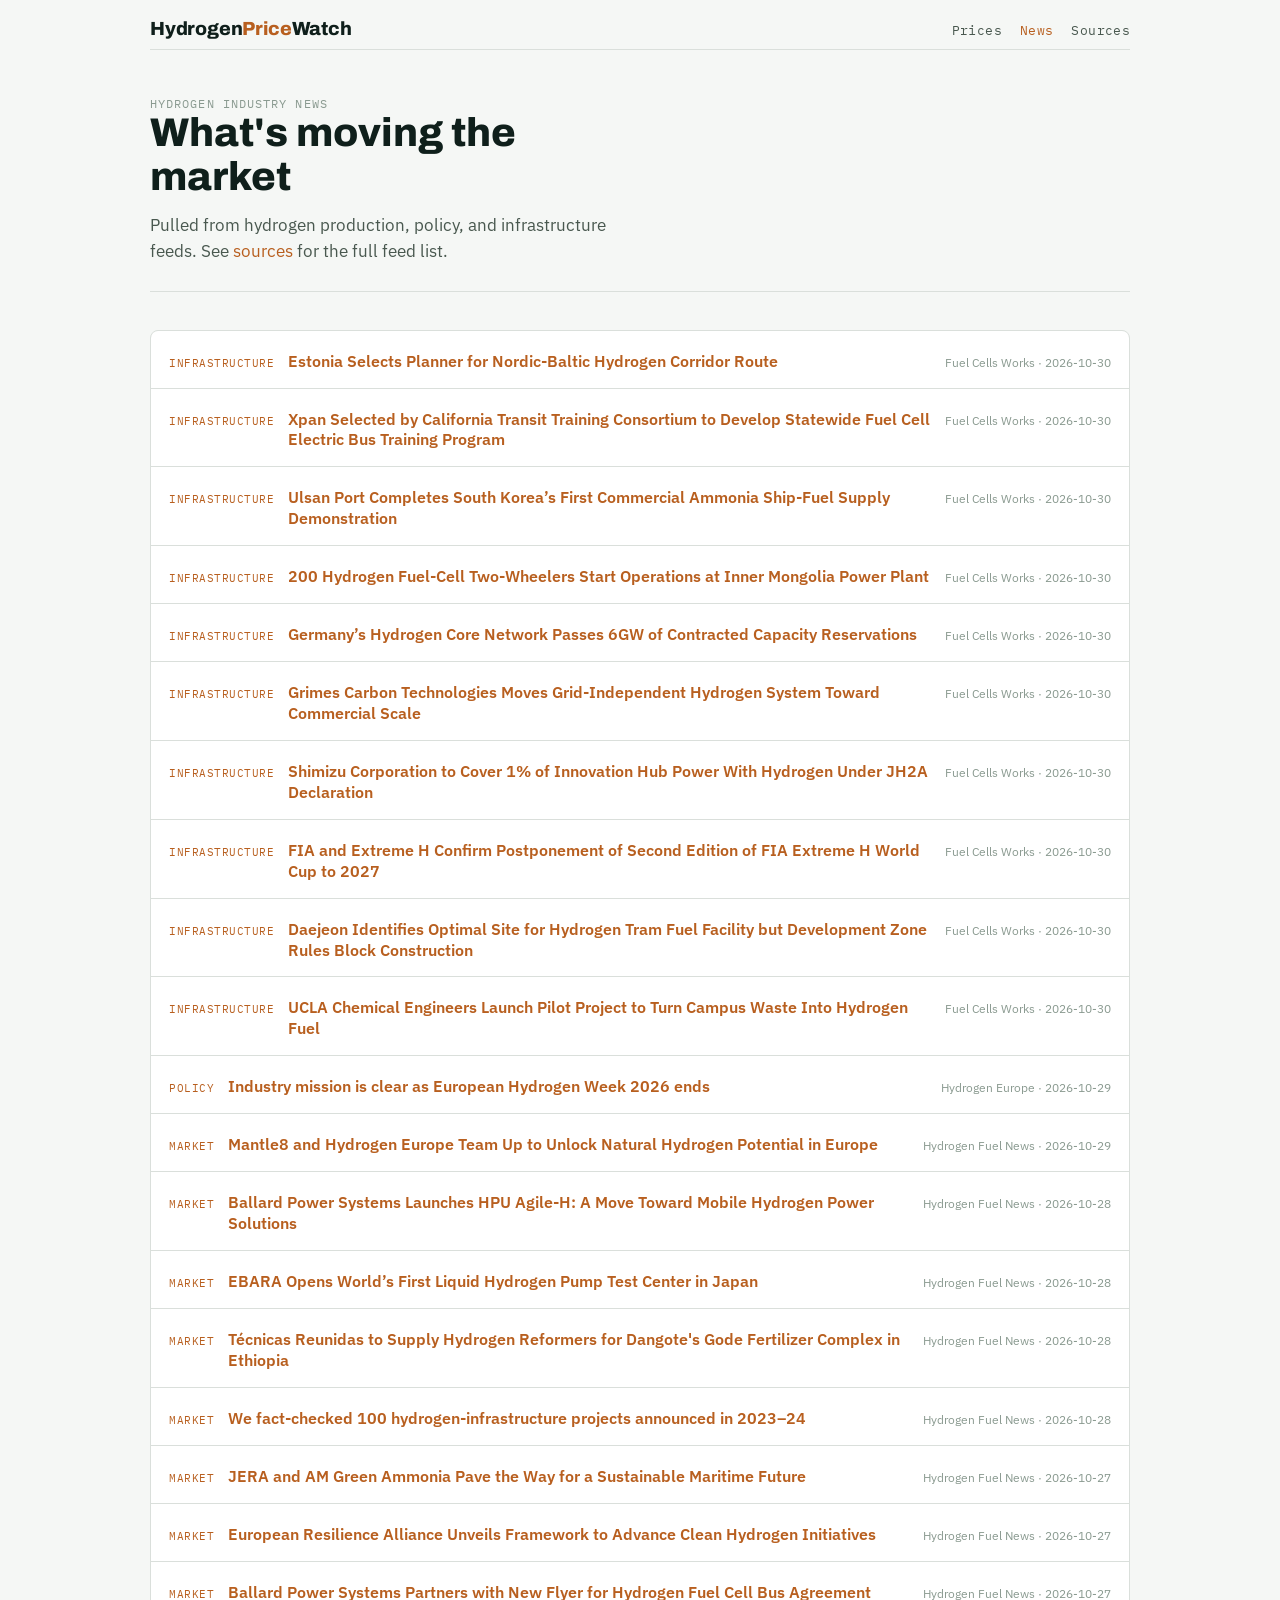
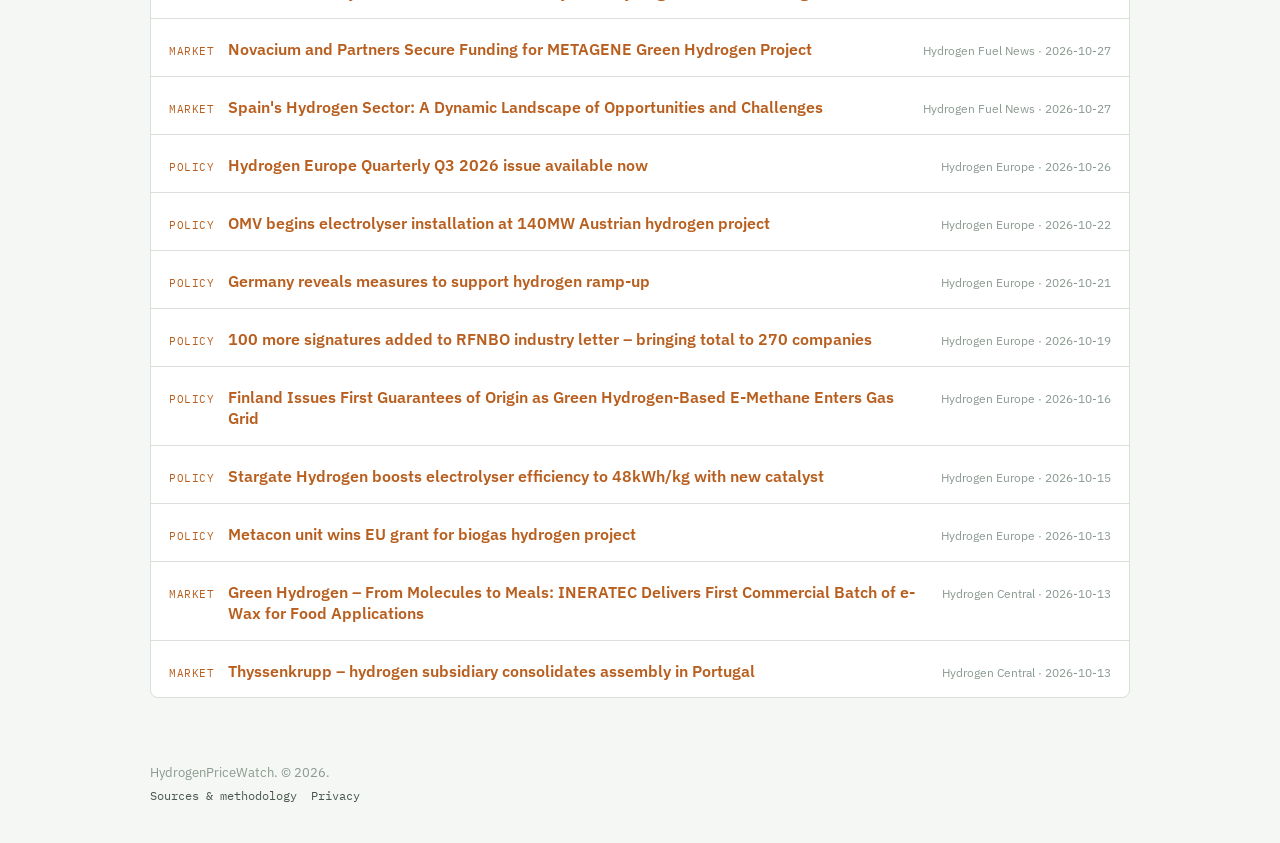
==== news.html @ 7a3e1043 "Scaffold HydrogenPriceWatch site with live news feed and placeholder price tracker Static HTML/CSS/J" ====
<!DOCTYPE html>
<html lang="en">
<head>
<meta charset="UTF-8">
<meta name="viewport" content="width=device-width, initial-scale=1.0">
<meta name="description" content="Hydrogen industry news — production, policy, infrastructure, and investment — aggregated from the hydrogen press.">
<title>News — HydrogenPriceWatch</title>
<link rel="canonical" href="https://hydrogenpricewatch.com/news.html">

<link rel="preconnect" href="https://fonts.googleapis.com">
<link rel="preconnect" href="https://fonts.gstatic.com" crossorigin>
<link href="https://fonts.googleapis.com/css2?family=Archivo:wght@600;700;800&family=IBM+Plex+Sans:wght@400;500;600&family=IBM+Plex+Mono:wght@400;500;600&display=swap" rel="stylesheet">
<link rel="stylesheet" href="/assets/css/main.css">

<script async src="https://www.googletagmanager.com/gtag/js?id=G-XXXXXXXXXX"></script>
<script>
  window.dataLayer = window.dataLayer || [];
  function gtag(){dataLayer.push(arguments);}
  gtag('js', new Date());
  gtag('config', 'G-XXXXXXXXXX');
</script>
</head>
<body>
<div class="wrap">

<header class="site">
  <div class="sitehead">
    <div class="logo">Hydrogen<span>Price</span>Watch</div>
    <nav class="sitenav">
      <a href="/">Prices</a>
      <a href="/news.html" class="active">News</a>
      <a href="/sources.html">Sources</a>
    </nav>
  </div>
</header>

<section class="hero" style="padding-bottom:10px;">
  <div class="eyebrow">Hydrogen industry news</div>
  <h1>What's moving the market</h1>
  <p class="lede">Pulled from hydrogen production, policy, and infrastructure feeds. See <a href="/sources.html">sources</a> for the full feed list.</p>
</section>

<section>
  <div class="newslist" id="news-grid"></div>
</section>

</div>

<footer class="site"><div class="wrap">
  HydrogenPriceWatch. © 2026.
  <nav><a href="/sources.html">Sources &amp; methodology</a><a href="/privacy.html">Privacy</a></nav>
</div></footer>

<script src="/assets/js/site.js"></script>
<script>
  HPW.loadJSON('/json/news.json').then(function(data){
    HPW.renderNews(data, {targetId: 'news-grid'});
  });
</script>
</body>
</html>
---- assets/css/main.css ----
/* layout: hero -> today's snapshot cards -> LCOH trend chart -> market comparison table -> news river -> sources/methodology footer */
:root{
  color-scheme: light;
  --bg:#f5f7f5; --surface:#ffffff; --surface-2:#eef2f0;
  --text-primary:#0f1f1b; --text-secondary:#49584f; --muted:#8a9a90;
  --line:#dadfdb; --accent:#b85f1f; --accent-ink:#ffffff;
  --series-blue:#2a78d6; --series-aqua:#1baf7a; --series-grey:#8a9a90;
  --good:#0ca30c;
  --font-display:'Archivo',system-ui,sans-serif;
  --font-body:'IBM Plex Sans',system-ui,sans-serif;
  --font-mono:'IBM Plex Mono',ui-monospace,monospace;
}
@media (prefers-color-scheme: dark){
  :root:not([data-theme="light"]){
    color-scheme: dark;
    --bg:#0e1613; --surface:#15201b; --surface-2:#1b2822;
    --text-primary:#eef2ef; --text-secondary:#b4c2b9; --muted:#74857c;
    --line:#2a3630; --accent:#e08a3c; --accent-ink:#1a1006;
    --series-blue:#3987e5; --series-aqua:#199e70; --series-grey:#8a9a90;
    --good:#0ca30c;
  }
}
:root[data-theme="dark"]{
  color-scheme: dark;
  --bg:#0e1613; --surface:#15201b; --surface-2:#1b2822;
  --text-primary:#eef2ef; --text-secondary:#b4c2b9; --muted:#74857c;
  --line:#2a3630; --accent:#e08a3c; --accent-ink:#1a1006;
  --series-blue:#3987e5; --series-aqua:#199e70; --series-grey:#8a9a90;
  --good:#0ca30c;
}
*{box-sizing:border-box;}
html,body{margin:0;}
body{
  background:var(--bg); color:var(--text-primary);
  font-family:var(--font-body);
  padding-left:max(16px, env(safe-area-inset-left,0px));
  padding-right:max(16px, env(safe-area-inset-right,0px));
}
.wrap{max-width:980px;margin:0 auto;}
h1,h2,h3{font-family:var(--font-display);margin:0;}
p{line-height:1.55;}
.eyebrow{font-family:var(--font-mono);font-size:12px;letter-spacing:.09em;text-transform:uppercase;color:var(--muted);}
a{color:var(--accent);text-decoration:none;}
a:hover{text-decoration:underline;}
.sample-tag{
  display:inline-flex;align-items:center;gap:6px;
  font-family:var(--font-mono);font-size:11px;letter-spacing:.06em;text-transform:uppercase;
  color:var(--accent);border:1px solid var(--accent);border-radius:3px;padding:2px 7px;
}

header.site{padding:18px 0 10px;border-bottom:1px solid var(--line);}
.sitehead{display:flex;align-items:baseline;justify-content:space-between;gap:16px;flex-wrap:wrap;}
.logo{font-family:var(--font-display);font-weight:800;font-size:19px;letter-spacing:-.01em;color:var(--text-primary);}
.logo span{color:var(--accent);}
nav.sitenav{display:flex;gap:18px;font-family:var(--font-mono);font-size:12.5px;letter-spacing:.03em;}
nav.sitenav a{color:var(--text-secondary);}
nav.sitenav a:hover{color:var(--accent);text-decoration:none;}
nav.sitenav a.active{color:var(--accent);}

.hero{padding:46px 0 30px;border-bottom:1px solid var(--line);}
.hero h1{font-size:clamp(26px,4.4vw,40px);font-weight:800;line-height:1.1;max-width:18ch;}
.hero p.lede{font-size:16.5px;color:var(--text-secondary);max-width:50ch;margin-top:14px;}

.snapshot{display:grid;grid-template-columns:repeat(3,1fr);gap:1px;background:var(--line);border:1px solid var(--line);border-radius:6px;overflow:hidden;margin-top:26px;}
.card{background:var(--surface);padding:16px 18px;min-width:0;}
.card .label{font-family:var(--font-mono);font-size:11.5px;letter-spacing:.05em;text-transform:uppercase;color:var(--muted);}
.card .price{font-family:var(--font-mono);font-weight:600;font-size:27px;font-variant-numeric:tabular-nums;margin-top:6px;}
.card .delta{font-size:12.5px;margin-top:4px;color:var(--text-secondary);}
.card .delta.up{color:#c0392b;}
.card .delta.down{color:var(--good);}
.dot{display:inline-block;width:8px;height:8px;border-radius:50%;margin-right:6px;vertical-align:middle;}

section{padding:38px 0;border-bottom:1px solid var(--line);}
section:last-of-type{border-bottom:none;}
.section-head{display:flex;align-items:baseline;justify-content:space-between;gap:12px;flex-wrap:wrap;margin-bottom:18px;}
.section-head h2{font-size:21px;}
.section-head p{color:var(--text-secondary);font-size:14px;margin:4px 0 0;max-width:56ch;}

.chart-wrap{background:var(--surface);border:1px solid var(--line);border-radius:8px;padding:18px 18px 10px;position:relative;}
.legend{display:flex;gap:18px;flex-wrap:wrap;font-family:var(--font-mono);font-size:12px;color:var(--text-secondary);margin-bottom:6px;}
.legend span{display:inline-flex;align-items:center;gap:6px;}
svg.chart{width:100%;height:auto;overflow:visible;display:block;}
.gridline{stroke:var(--line);stroke-width:1;}
.axislabel{font-family:var(--font-mono);font-size:10.5px;fill:var(--muted);}
.endlabel{font-family:var(--font-mono);font-size:11.5px;font-weight:600;}
.hitcol{fill:transparent;}
.hitcol:hover{fill:var(--surface-2);}
.hoverline{stroke:var(--muted);stroke-width:1;stroke-dasharray:3 3;opacity:0;pointer-events:none;}
#tooltip{
  position:absolute;pointer-events:none;background:var(--text-primary);color:var(--bg);
  font-family:var(--font-mono);font-size:11.5px;padding:8px 10px;border-radius:5px;
  opacity:0;transform:translate(-50%,-8px);transition:opacity .08s;white-space:nowrap;z-index:5;
}
#tooltip .row{display:flex;gap:8px;justify-content:space-between;font-variant-numeric:tabular-nums;}

table{width:100%;border-collapse:collapse;font-size:14px;}
th{font-family:var(--font-mono);font-size:11px;letter-spacing:.04em;text-transform:uppercase;color:var(--muted);text-align:left;font-weight:500;padding:8px 10px;border-bottom:1px solid var(--line);}
td{padding:11px 10px;border-bottom:1px solid var(--line);}
td.num{font-family:var(--font-mono);font-variant-numeric:tabular-nums;text-align:right;}
tr:last-child td{border-bottom:none;}
.typepill{font-family:var(--font-mono);font-size:11px;padding:2px 7px;border-radius:3px;}
.pill-grey{background:color-mix(in srgb, var(--series-grey) 20%, transparent);color:var(--text-secondary);}
.pill-blue{background:color-mix(in srgb, var(--series-blue) 18%, transparent);color:var(--series-blue);}
.pill-green{background:color-mix(in srgb, var(--series-aqua) 18%, transparent);color:var(--series-aqua);}
.tablewrap{overflow-x:auto;border:1px solid var(--line);border-radius:8px;background:var(--surface);padding:4px;}
.tablewrap table{min-width:560px;}

.newsgrid{display:grid;grid-template-columns:repeat(2,1fr);gap:1px;background:var(--line);border:1px solid var(--line);border-radius:8px;overflow:hidden;}
.newsitem{background:var(--surface);padding:16px 18px;min-width:0;}
.newsitem .cat{font-family:var(--font-mono);font-size:10.5px;letter-spacing:.05em;text-transform:uppercase;color:var(--accent);}
.newsitem h3{font-size:15.5px;margin-top:6px;line-height:1.35;font-family:var(--font-body);font-weight:600;}
.newsitem .meta{font-size:12px;color:var(--muted);margin-top:8px;}
.newslist{display:flex;flex-direction:column;gap:1px;background:var(--line);border:1px solid var(--line);border-radius:8px;overflow:hidden;}
.newslist .newsitem{display:flex;flex-wrap:wrap;gap:4px 14px;align-items:baseline;}
.newslist .newsitem h3{flex:1;min-width:220px;margin-top:0;}

.sourcelist{display:grid;gap:10px;}
.sourcerow{display:flex;gap:14px;padding:12px 14px;background:var(--surface);border:1px solid var(--line);border-radius:6px;align-items:baseline;flex-wrap:wrap;}
.sourcerow .name{font-weight:600;min-width:220px;}
.sourcerow .desc{color:var(--text-secondary);font-size:13.5px;flex:1;min-width:0;}

.prose{max-width:70ch;}
.prose h3{font-size:16px;margin-top:22px;margin-bottom:8px;}
.prose p{color:var(--text-secondary);font-size:14.5px;}

footer.site{padding:28px 0 40px;color:var(--muted);font-size:12.5px;}
footer.site a{color:var(--text-secondary);}
footer.site nav{display:flex;gap:14px;margin-top:8px;font-family:var(--font-mono);font-size:12px;}

@media (max-width:640px){
  .snapshot{grid-template-columns:1fr;}
  .newsgrid{grid-template-columns:1fr;}
}
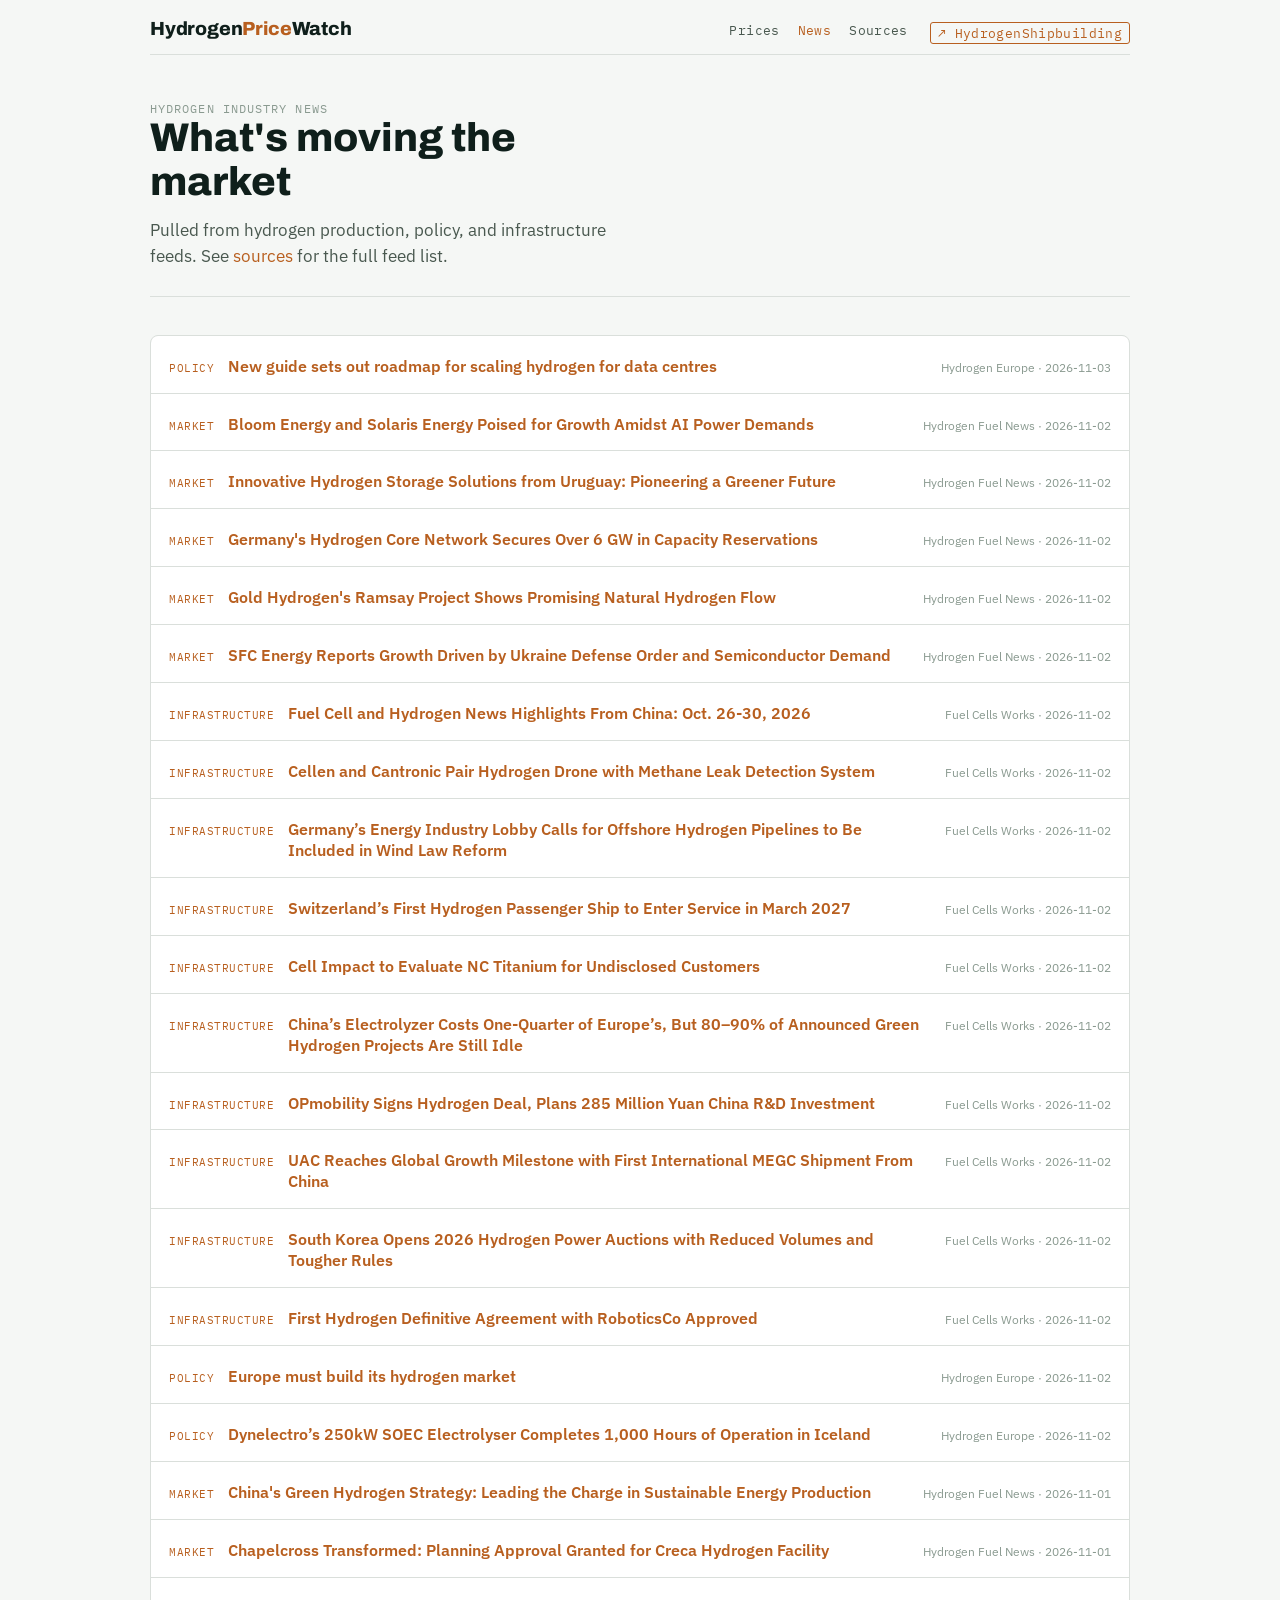
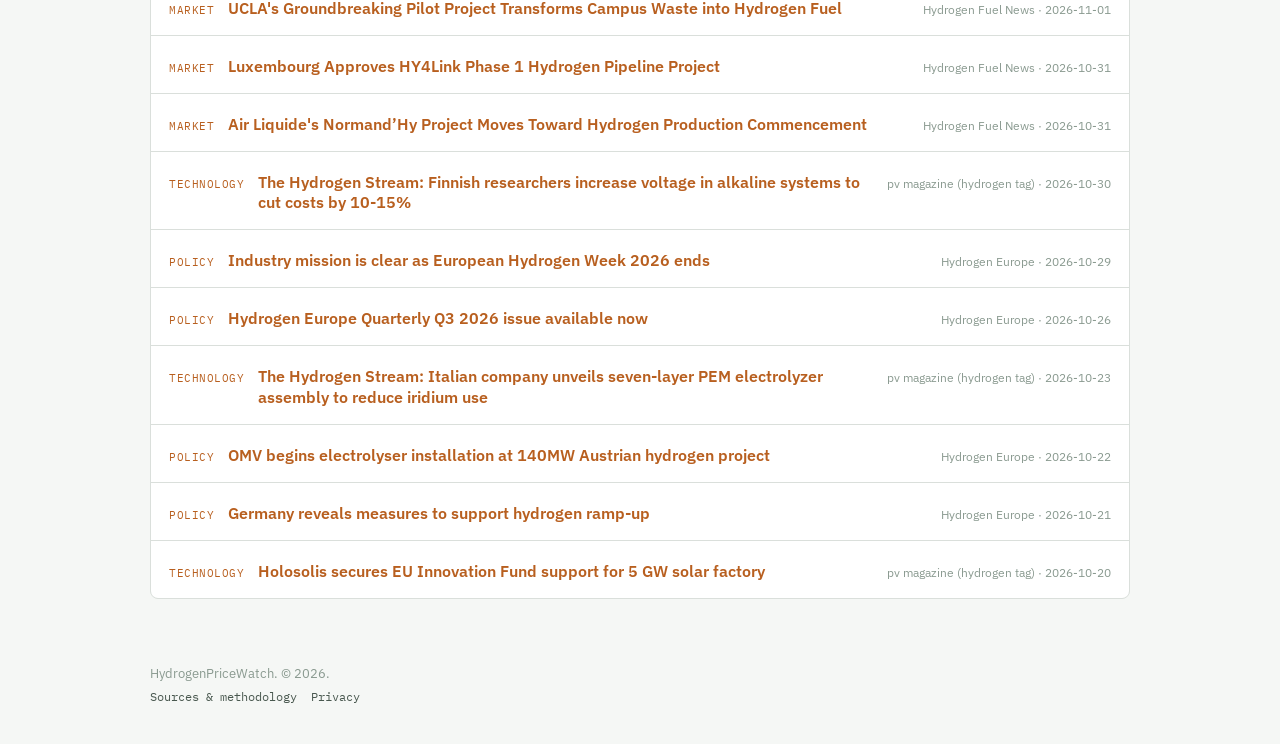
==== commit 3fe51ba6: "Add Open Graph/Twitter meta tags and a sister-site link to hydrogenshipbuilding.com OG/Twitter tags " ====
--- a/news.html
+++ b/news.html
@@ -7,17 +7,27 @@
 <title>News — HydrogenPriceWatch</title>
 <link rel="canonical" href="https://hydrogenpricewatch.com/news.html">
 
+<meta property="og:type" content="website">
+<meta property="og:url" content="https://hydrogenpricewatch.com/news.html">
+<meta property="og:title" content="News — HydrogenPriceWatch">
+<meta property="og:description" content="Hydrogen industry news — production, policy, infrastructure, and investment — aggregated from the hydrogen press.">
+<meta property="og:site_name" content="HydrogenPriceWatch">
+<meta name="twitter:card" content="summary_large_image">
+<meta name="twitter:url" content="https://hydrogenpricewatch.com/news.html">
+<meta name="twitter:title" content="News — HydrogenPriceWatch">
+<meta name="twitter:description" content="Hydrogen industry news — production, policy, infrastructure, and investment — aggregated from the hydrogen press.">
+
 <link rel="preconnect" href="https://fonts.googleapis.com">
 <link rel="preconnect" href="https://fonts.gstatic.com" crossorigin>
 <link href="https://fonts.googleapis.com/css2?family=Archivo:wght@600;700;800&family=IBM+Plex+Sans:wght@400;500;600&family=IBM+Plex+Mono:wght@400;500;600&display=swap" rel="stylesheet">
 <link rel="stylesheet" href="/assets/css/main.css">
 
-<script async src="https://www.googletagmanager.com/gtag/js?id=G-XXXXXXXXXX"></script>
+<script async src="https://www.googletagmanager.com/gtag/js?id=G-CPQGCNXJ1Z"></script>
 <script>
   window.dataLayer = window.dataLayer || [];
   function gtag(){dataLayer.push(arguments);}
   gtag('js', new Date());
-  gtag('config', 'G-XXXXXXXXXX');
+  gtag('config', 'G-CPQGCNXJ1Z');
 </script>
 </head>
 <body>
@@ -30,6 +40,7 @@
       <a href="/">Prices</a>
       <a href="/news.html" class="active">News</a>
       <a href="/sources.html">Sources</a>
+      <a href="https://hydrogenshipbuilding.com" target="_blank" rel="noopener" class="nav-sister">↗ HydrogenShipbuilding</a>
     </nav>
   </div>
 </header>
--- a/assets/css/main.css
+++ b/assets/css/main.css
@@ -56,6 +56,8 @@
 nav.sitenav a{color:var(--text-secondary);}
 nav.sitenav a:hover{color:var(--accent);text-decoration:none;}
 nav.sitenav a.active{color:var(--accent);}
+nav.sitenav a.nav-sister{color:var(--accent);border:1px solid var(--accent);border-radius:3px;padding:2px 7px;margin-left:4px;}
+nav.sitenav a.nav-sister:hover{background:var(--accent);color:var(--accent-ink);}
 
 .hero{padding:46px 0 30px;border-bottom:1px solid var(--line);}
 .hero h1{font-size:clamp(26px,4.4vw,40px);font-weight:800;line-height:1.1;max-width:18ch;}
